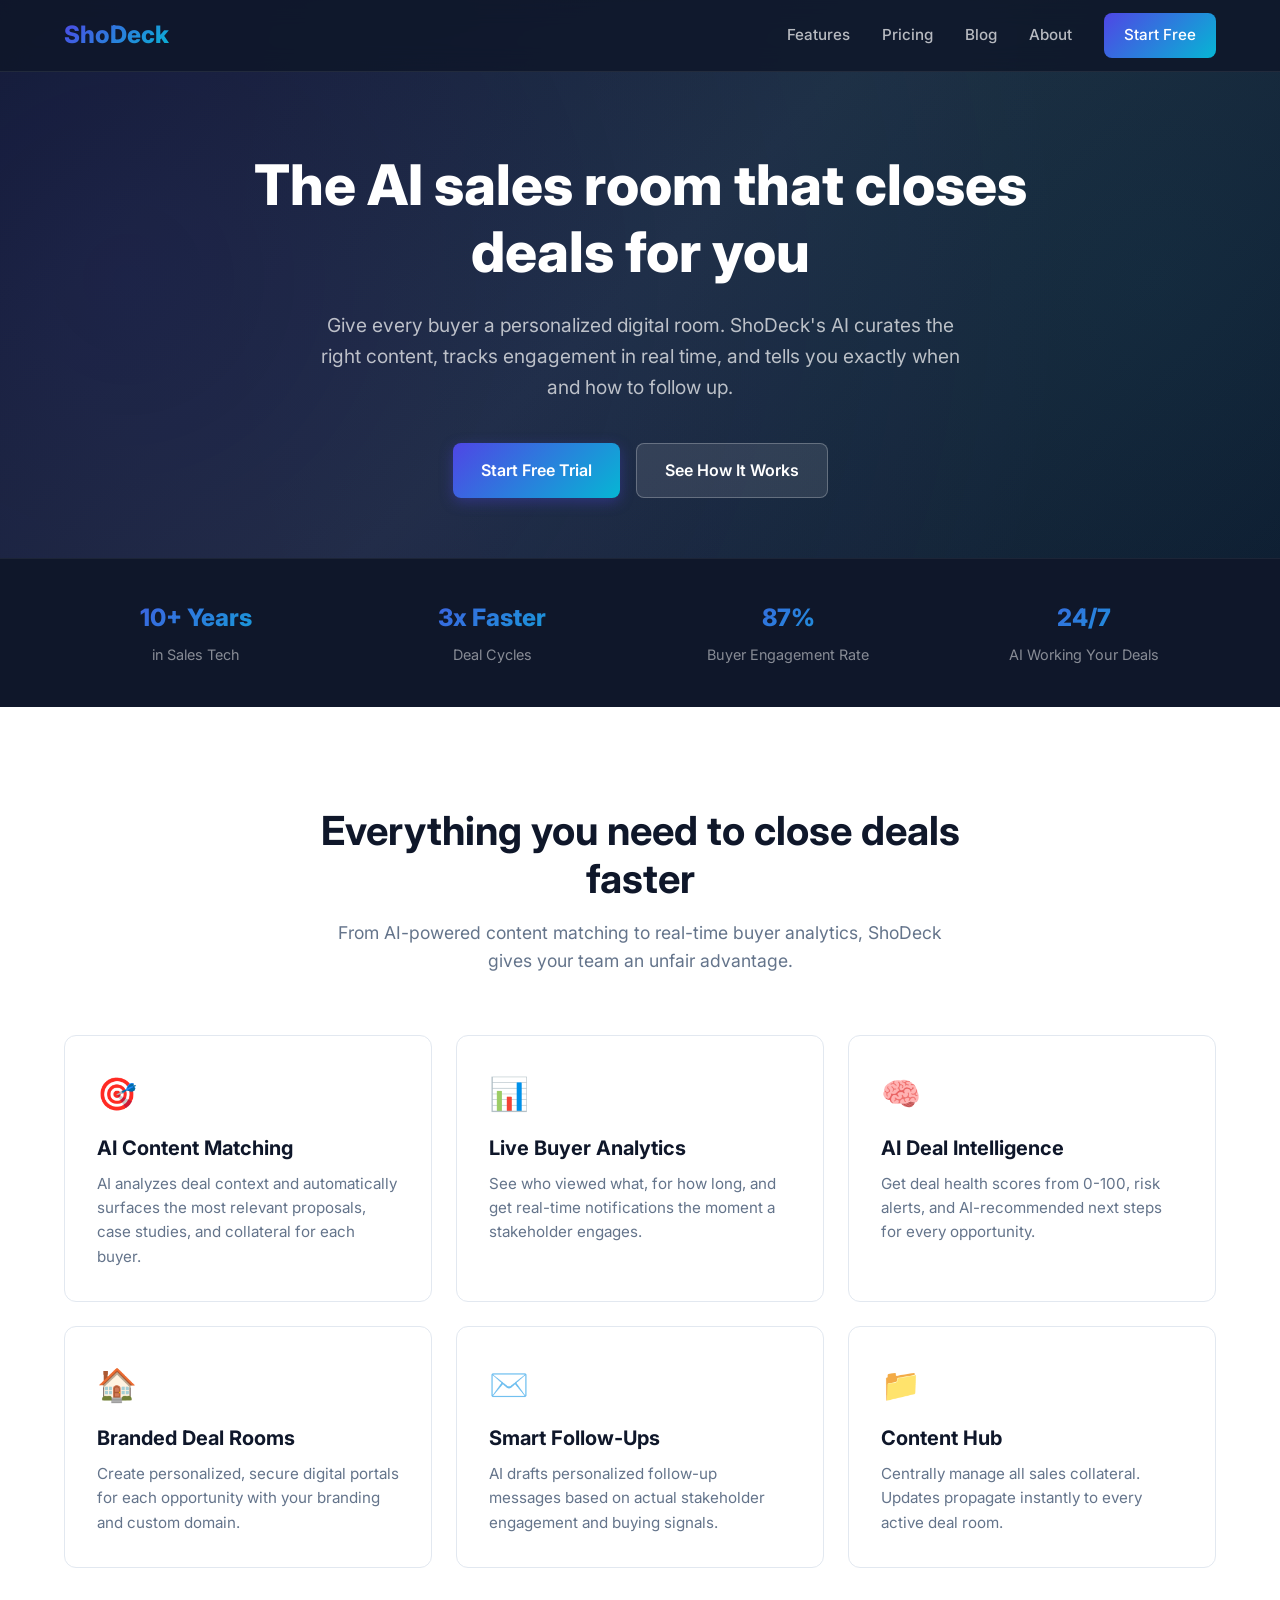
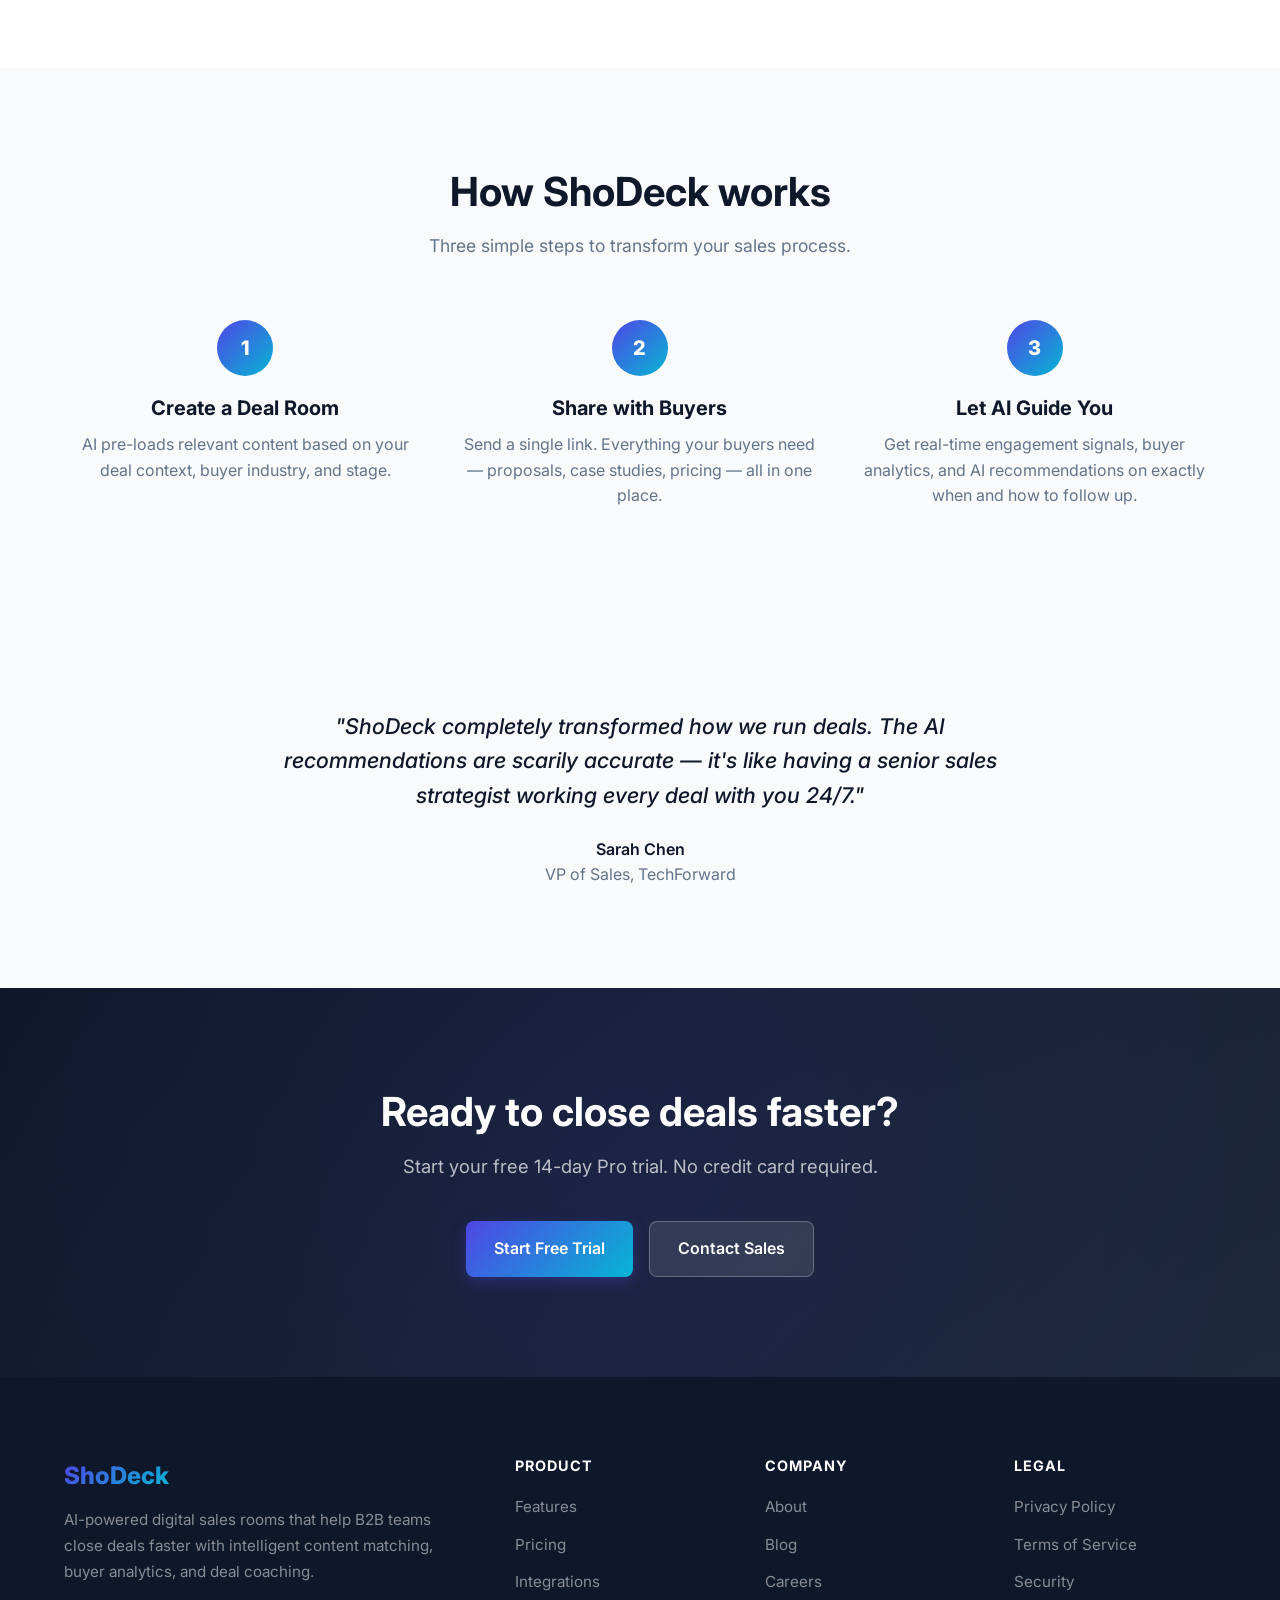
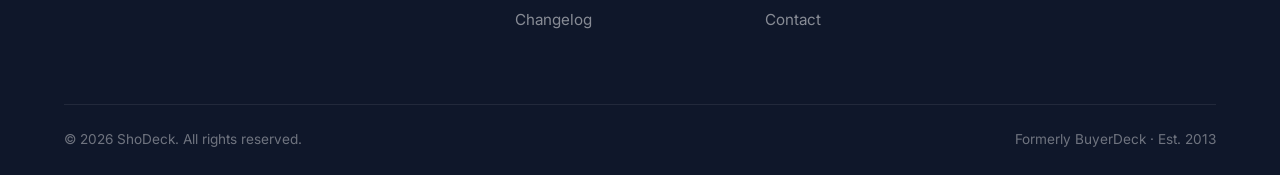
==== index.html @ b6849a94 "Initial build of ShoDeck marketing site Static HTML/CSS/JS marketing site for shodeck.com with 5 pag" ====
<!DOCTYPE html>
<html lang="en">
<head>
    <meta charset="UTF-8">
    <meta name="viewport" content="width=device-width, initial-scale=1.0">
    <title>ShoDeck — The AI Sales Room That Closes Deals For You</title>
    <meta name="description" content="Give every buyer a personalized digital room. ShoDeck's AI curates the right content, tracks engagement in real time, and tells you exactly when and how to follow up.">
    <link rel="preconnect" href="https://fonts.googleapis.com">
    <link rel="preconnect" href="https://fonts.gstatic.com" crossorigin>
    <link href="https://fonts.googleapis.com/css2?family=Inter:wght@400;500;600;700;800&display=swap" rel="stylesheet">
    <link rel="stylesheet" href="styles.css">
</head>
<body>

    <!-- Navigation -->
    <nav class="nav">
        <div class="container">
            <a href="index.html" class="nav-logo">ShoDeck</a>
            <div class="nav-links">
                <a href="features.html">Features</a>
                <a href="pricing.html">Pricing</a>
                <a href="blog.html">Blog</a>
                <a href="about.html">About</a>
                <a href="pricing.html" class="nav-cta">Start Free</a>
            </div>
            <button class="nav-hamburger" aria-label="Toggle menu">
                <span></span>
                <span></span>
                <span></span>
            </button>
        </div>
        <div class="mobile-menu">
            <a href="features.html">Features</a>
            <a href="pricing.html">Pricing</a>
            <a href="blog.html">Blog</a>
            <a href="about.html">About</a>
            <a href="pricing.html" class="btn btn-primary">Start Free</a>
        </div>
    </nav>

    <!-- Hero -->
    <section class="hero hero-home">
        <div class="container">
            <h1>The AI sales room that closes deals for you</h1>
            <p>Give every buyer a personalized digital room. ShoDeck's AI curates the right content, tracks engagement in real time, and tells you exactly when and how to follow up.</p>
            <div class="btn-group">
                <a href="pricing.html" class="btn btn-primary">Start Free Trial</a>
                <a href="#how-it-works" class="btn btn-secondary">See How It Works</a>
            </div>
        </div>
    </section>

    <!-- Stats Bar -->
    <section class="stats-bar">
        <div class="container">
            <div class="stats-grid">
                <div class="stat-item">
                    <strong>10+ Years</strong>
                    <span>in Sales Tech</span>
                </div>
                <div class="stat-item">
                    <strong>3x Faster</strong>
                    <span>Deal Cycles</span>
                </div>
                <div class="stat-item">
                    <strong>87%</strong>
                    <span>Buyer Engagement Rate</span>
                </div>
                <div class="stat-item">
                    <strong>24/7</strong>
                    <span>AI Working Your Deals</span>
                </div>
            </div>
        </div>
    </section>

    <!-- Features Overview -->
    <section class="section" id="features">
        <div class="container">
            <div class="section-header">
                <h2>Everything you need to close deals faster</h2>
                <p>From AI-powered content matching to real-time buyer analytics, ShoDeck gives your team an unfair advantage.</p>
            </div>
            <div class="features-grid">
                <div class="card animate">
                    <div class="card-icon">&#127919;</div>
                    <h3>AI Content Matching</h3>
                    <p>AI analyzes deal context and automatically surfaces the most relevant proposals, case studies, and collateral for each buyer.</p>
                </div>
                <div class="card animate">
                    <div class="card-icon">&#128202;</div>
                    <h3>Live Buyer Analytics</h3>
                    <p>See who viewed what, for how long, and get real-time notifications the moment a stakeholder engages.</p>
                </div>
                <div class="card animate">
                    <div class="card-icon">&#129504;</div>
                    <h3>AI Deal Intelligence</h3>
                    <p>Get deal health scores from 0-100, risk alerts, and AI-recommended next steps for every opportunity.</p>
                </div>
                <div class="card animate">
                    <div class="card-icon">&#127968;</div>
                    <h3>Branded Deal Rooms</h3>
                    <p>Create personalized, secure digital portals for each opportunity with your branding and custom domain.</p>
                </div>
                <div class="card animate">
                    <div class="card-icon">&#9993;&#65039;</div>
                    <h3>Smart Follow-Ups</h3>
                    <p>AI drafts personalized follow-up messages based on actual stakeholder engagement and buying signals.</p>
                </div>
                <div class="card animate">
                    <div class="card-icon">&#128193;</div>
                    <h3>Content Hub</h3>
                    <p>Centrally manage all sales collateral. Updates propagate instantly to every active deal room.</p>
                </div>
            </div>
        </div>
    </section>

    <!-- How It Works -->
    <section class="section section-light" id="how-it-works">
        <div class="container">
            <div class="section-header">
                <h2>How ShoDeck works</h2>
                <p>Three simple steps to transform your sales process.</p>
            </div>
            <div class="steps-grid">
                <div class="step animate">
                    <div class="step-number">1</div>
                    <h3>Create a Deal Room</h3>
                    <p>AI pre-loads relevant content based on your deal context, buyer industry, and stage.</p>
                </div>
                <div class="step animate">
                    <div class="step-number">2</div>
                    <h3>Share with Buyers</h3>
                    <p>Send a single link. Everything your buyers need — proposals, case studies, pricing — all in one place.</p>
                </div>
                <div class="step animate">
                    <div class="step-number">3</div>
                    <h3>Let AI Guide You</h3>
                    <p>Get real-time engagement signals, buyer analytics, and AI recommendations on exactly when and how to follow up.</p>
                </div>
            </div>
        </div>
    </section>

    <!-- Testimonial -->
    <section class="testimonial">
        <div class="container">
            <div class="testimonial-card">
                <blockquote>"ShoDeck completely transformed how we run deals. The AI recommendations are scarily accurate — it's like having a senior sales strategist working every deal with you 24/7."</blockquote>
                <cite>
                    <strong>Sarah Chen</strong>
                    VP of Sales, TechForward
                </cite>
            </div>
        </div>
    </section>

    <!-- CTA -->
    <section class="cta-section">
        <div class="container">
            <h2>Ready to close deals faster?</h2>
            <p>Start your free 14-day Pro trial. No credit card required.</p>
            <div class="btn-group">
                <a href="pricing.html" class="btn btn-primary">Start Free Trial</a>
                <a href="mailto:hello@shodeck.com" class="btn btn-secondary">Contact Sales</a>
            </div>
        </div>
    </section>

    <!-- Footer -->
    <footer class="footer">
        <div class="container">
            <div class="footer-grid">
                <div class="footer-brand">
                    <a href="index.html" class="nav-logo">ShoDeck</a>
                    <p>AI-powered digital sales rooms that help B2B teams close deals faster with intelligent content matching, buyer analytics, and deal coaching.</p>
                </div>
                <div class="footer-column">
                    <h4>Product</h4>
                    <ul>
                        <li><a href="features.html">Features</a></li>
                        <li><a href="pricing.html">Pricing</a></li>
                        <li><a href="#">Integrations</a></li>
                        <li><a href="#">Changelog</a></li>
                    </ul>
                </div>
                <div class="footer-column">
                    <h4>Company</h4>
                    <ul>
                        <li><a href="about.html">About</a></li>
                        <li><a href="blog.html">Blog</a></li>
                        <li><a href="#">Careers</a></li>
                        <li><a href="mailto:hello@shodeck.com">Contact</a></li>
                    </ul>
                </div>
                <div class="footer-column">
                    <h4>Legal</h4>
                    <ul>
                        <li><a href="#">Privacy Policy</a></li>
                        <li><a href="#">Terms of Service</a></li>
                        <li><a href="#">Security</a></li>
                    </ul>
                </div>
            </div>
            <div class="footer-bottom">
                <span>&copy; 2026 ShoDeck. All rights reserved.</span>
                <span>Formerly BuyerDeck &middot; Est. 2013</span>
            </div>
        </div>
    </footer>

    <script src="script.js"></script>
</body>
</html>
---- styles.css ----
/* ===== RESET & BASE ===== */
*, *::before, *::after { box-sizing: border-box; margin: 0; padding: 0; }

:root {
  --primary: #4F46E5;
  --accent: #06B6D4;
  --dark: #0F172A;
  --gray: #64748B;
  --light: #F8FAFC;
  --gradient: linear-gradient(135deg, #4F46E5, #06B6D4);
  --card-radius: 12px;
  --nav-height: 72px;
}

html { scroll-behavior: smooth; }

body {
  font-family: 'Inter', -apple-system, BlinkMacSystemFont, sans-serif;
  color: var(--dark);
  background: #fff;
  line-height: 1.6;
  -webkit-font-smoothing: antialiased;
}

a { color: inherit; text-decoration: none; }
img { max-width: 100%; display: block; }
ul { list-style: none; }

.container {
  max-width: 1200px;
  margin: 0 auto;
  padding: 0 24px;
}

/* ===== TYPOGRAPHY ===== */
h1, h2, h3, h4 { line-height: 1.2; font-weight: 700; }
h1 { font-size: clamp(2.25rem, 5vw, 3.5rem); font-weight: 800; }
h2 { font-size: clamp(1.75rem, 4vw, 2.5rem); }
h3 { font-size: 1.25rem; }
p { color: var(--gray); }

.gradient-text {
  background: var(--gradient);
  -webkit-background-clip: text;
  -webkit-text-fill-color: transparent;
  background-clip: text;
}

/* ===== BUTTONS ===== */
.btn {
  display: inline-flex;
  align-items: center;
  justify-content: center;
  padding: 14px 28px;
  border-radius: 8px;
  font-weight: 600;
  font-size: 1rem;
  transition: all 0.2s ease;
  border: none;
  cursor: pointer;
  font-family: inherit;
}

.btn-primary {
  background: var(--gradient);
  color: #fff;
  box-shadow: 0 4px 14px rgba(79, 70, 229, 0.35);
}
.btn-primary:hover {
  transform: translateY(-2px);
  box-shadow: 0 6px 20px rgba(79, 70, 229, 0.45);
}

.btn-secondary {
  background: rgba(255,255,255,0.1);
  color: #fff;
  border: 1px solid rgba(255,255,255,0.25);
}
.btn-secondary:hover {
  background: rgba(255,255,255,0.2);
}

.btn-outline {
  background: transparent;
  color: var(--primary);
  border: 2px solid var(--primary);
}
.btn-outline:hover {
  background: var(--primary);
  color: #fff;
}

.btn-group {
  display: flex;
  gap: 16px;
  flex-wrap: wrap;
}

/* ===== NAVIGATION ===== */
.nav {
  position: fixed;
  top: 0;
  left: 0;
  right: 0;
  height: var(--nav-height);
  background: rgba(15, 23, 42, 0.85);
  backdrop-filter: blur(12px);
  -webkit-backdrop-filter: blur(12px);
  z-index: 1000;
  border-bottom: 1px solid rgba(255,255,255,0.08);
}

.nav .container {
  display: flex;
  align-items: center;
  justify-content: space-between;
  height: 100%;
}

.nav-logo {
  font-size: 1.5rem;
  font-weight: 800;
  background: var(--gradient);
  -webkit-background-clip: text;
  -webkit-text-fill-color: transparent;
  background-clip: text;
}

.nav-links {
  display: flex;
  align-items: center;
  gap: 32px;
}

.nav-links a {
  color: rgba(255,255,255,0.7);
  font-weight: 500;
  font-size: 0.95rem;
  transition: color 0.2s;
}

.nav-links a:hover,
.nav-links a.active {
  color: #fff;
}

.nav-cta {
  background: var(--gradient);
  color: #fff !important;
  padding: 10px 20px;
  border-radius: 8px;
  font-weight: 600;
  transition: all 0.2s;
}
.nav-cta:hover {
  transform: translateY(-1px);
  box-shadow: 0 4px 12px rgba(79, 70, 229, 0.4);
}

.nav-hamburger {
  display: none;
  flex-direction: column;
  gap: 5px;
  cursor: pointer;
  background: none;
  border: none;
  padding: 4px;
}
.nav-hamburger span {
  width: 24px;
  height: 2px;
  background: #fff;
  border-radius: 2px;
  transition: all 0.3s;
}

/* ===== HERO SECTIONS ===== */
.hero {
  padding: calc(var(--nav-height) + 80px) 0 80px;
  background: linear-gradient(135deg, #0F172A 0%, #1E293B 50%, #0F172A 100%);
  color: #fff;
  text-align: center;
  position: relative;
  overflow: hidden;
}
.hero::before {
  content: '';
  position: absolute;
  top: -50%;
  left: -50%;
  width: 200%;
  height: 200%;
  background: radial-gradient(circle at 30% 50%, rgba(79, 70, 229, 0.12) 0%, transparent 50%),
              radial-gradient(circle at 70% 50%, rgba(6, 182, 212, 0.08) 0%, transparent 50%);
  pointer-events: none;
}
.hero .container { position: relative; z-index: 1; }
.hero h1 { margin-bottom: 24px; max-width: 800px; margin-left: auto; margin-right: auto; }
.hero p { font-size: 1.2rem; color: rgba(255,255,255,0.7); max-width: 640px; margin: 0 auto 40px; }
.hero .btn-group { justify-content: center; }

.hero-home { padding-bottom: 60px; }

/* ===== STATS BAR ===== */
.stats-bar {
  background: var(--dark);
  border-top: 1px solid rgba(255,255,255,0.06);
  padding: 40px 0;
}
.stats-grid {
  display: grid;
  grid-template-columns: repeat(4, 1fr);
  gap: 32px;
  text-align: center;
}
.stat-item strong {
  display: block;
  font-size: 1.5rem;
  font-weight: 800;
  background: var(--gradient);
  -webkit-background-clip: text;
  -webkit-text-fill-color: transparent;
  background-clip: text;
  margin-bottom: 4px;
}
.stat-item span {
  font-size: 0.9rem;
  color: rgba(255,255,255,0.5);
}

/* ===== SECTIONS ===== */
.section {
  padding: 100px 0;
}
.section-light {
  background: var(--light);
}
.section-header {
  text-align: center;
  max-width: 640px;
  margin: 0 auto 60px;
}
.section-header p {
  margin-top: 16px;
  font-size: 1.1rem;
}

/* ===== CARDS ===== */
.card {
  background: #fff;
  border: 1px solid #E2E8F0;
  border-radius: var(--card-radius);
  padding: 32px;
  transition: all 0.3s ease;
}
.card:hover {
  transform: translateY(-4px);
  box-shadow: 0 12px 40px rgba(0,0,0,0.08);
  border-color: transparent;
}
.card-icon {
  font-size: 2rem;
  margin-bottom: 16px;
  display: block;
}
.card h3 { margin-bottom: 12px; }
.card p { font-size: 0.95rem; }

/* ===== FEATURE GRID ===== */
.features-grid {
  display: grid;
  grid-template-columns: repeat(3, 1fr);
  gap: 24px;
}

/* ===== HOW IT WORKS ===== */
.steps-grid {
  display: grid;
  grid-template-columns: repeat(3, 1fr);
  gap: 32px;
  counter-reset: step;
}
.step {
  text-align: center;
  position: relative;
}
.step-number {
  width: 56px;
  height: 56px;
  border-radius: 50%;
  background: var(--gradient);
  color: #fff;
  font-size: 1.25rem;
  font-weight: 800;
  display: inline-flex;
  align-items: center;
  justify-content: center;
  margin-bottom: 20px;
}
.step h3 { margin-bottom: 12px; }

/* ===== TESTIMONIAL ===== */
.testimonial {
  background: var(--light);
  padding: 100px 0;
}
.testimonial-card {
  max-width: 720px;
  margin: 0 auto;
  text-align: center;
}
.testimonial-card blockquote {
  font-size: 1.35rem;
  font-weight: 500;
  color: var(--dark);
  line-height: 1.6;
  margin-bottom: 24px;
  font-style: italic;
}
.testimonial-card cite {
  font-style: normal;
  color: var(--gray);
  font-size: 1rem;
}
.testimonial-card cite strong {
  display: block;
  color: var(--dark);
  font-weight: 600;
}

/* ===== CTA SECTION ===== */
.cta-section {
  padding: 100px 0;
  background: linear-gradient(135deg, #0F172A, #1E293B);
  text-align: center;
  color: #fff;
  position: relative;
  overflow: hidden;
}
.cta-section::before {
  content: '';
  position: absolute;
  top: -50%;
  left: -50%;
  width: 200%;
  height: 200%;
  background: radial-gradient(circle at 50% 50%, rgba(79, 70, 229, 0.1) 0%, transparent 50%);
  pointer-events: none;
}
.cta-section .container { position: relative; z-index: 1; }
.cta-section h2 { margin-bottom: 16px; }
.cta-section p { color: rgba(255,255,255,0.7); margin-bottom: 40px; font-size: 1.15rem; max-width: 540px; margin-left: auto; margin-right: auto; }
.cta-section .btn-group { justify-content: center; }

/* ===== PRICING ===== */
.pricing-grid {
  display: grid;
  grid-template-columns: repeat(3, 1fr);
  gap: 24px;
  align-items: start;
}
.pricing-card {
  background: #fff;
  border: 1px solid #E2E8F0;
  border-radius: var(--card-radius);
  padding: 40px 32px;
  text-align: center;
  transition: all 0.3s ease;
}
.pricing-card:hover {
  transform: translateY(-4px);
  box-shadow: 0 12px 40px rgba(0,0,0,0.08);
}
.pricing-card.featured {
  border: 2px solid var(--primary);
  position: relative;
  transform: scale(1.04);
  box-shadow: 0 12px 40px rgba(79, 70, 229, 0.15);
}
.pricing-card.featured:hover {
  transform: scale(1.04) translateY(-4px);
}
.pricing-badge {
  position: absolute;
  top: -14px;
  left: 50%;
  transform: translateX(-50%);
  background: var(--gradient);
  color: #fff;
  font-size: 0.8rem;
  font-weight: 700;
  padding: 4px 20px;
  border-radius: 20px;
  text-transform: uppercase;
  letter-spacing: 0.5px;
}
.pricing-card h3 { font-size: 1.35rem; margin-bottom: 8px; }
.pricing-price {
  font-size: 3rem;
  font-weight: 800;
  color: var(--dark);
  margin: 16px 0 4px;
}
.pricing-price span {
  font-size: 1rem;
  font-weight: 500;
  color: var(--gray);
}
.pricing-desc {
  font-size: 0.9rem;
  color: var(--gray);
  margin-bottom: 24px;
}
.pricing-features {
  text-align: left;
  margin-bottom: 32px;
}
.pricing-features li {
  padding: 8px 0;
  font-size: 0.95rem;
  color: var(--dark);
  display: flex;
  align-items: start;
  gap: 10px;
}
.pricing-features li::before {
  content: '\2713';
  color: var(--primary);
  font-weight: 700;
  flex-shrink: 0;
}
.pricing-card .btn { width: 100%; }

/* ===== FAQ ===== */
.faq-list {
  max-width: 720px;
  margin: 0 auto;
}
.faq-item {
  border-bottom: 1px solid #E2E8F0;
}
.faq-question {
  width: 100%;
  background: none;
  border: none;
  padding: 24px 0;
  text-align: left;
  font-size: 1.1rem;
  font-weight: 600;
  color: var(--dark);
  cursor: pointer;
  display: flex;
  justify-content: space-between;
  align-items: center;
  font-family: inherit;
}
.faq-question::after {
  content: '+';
  font-size: 1.5rem;
  font-weight: 400;
  color: var(--gray);
  transition: transform 0.3s;
}
.faq-item.open .faq-question::after {
  content: '\2212';
}
.faq-answer {
  max-height: 0;
  overflow: hidden;
  transition: max-height 0.3s ease, padding 0.3s ease;
}
.faq-item.open .faq-answer {
  max-height: 300px;
  padding-bottom: 24px;
}
.faq-answer p {
  font-size: 1rem;
  line-height: 1.7;
}

/* ===== TIMELINE ===== */
.timeline {
  position: relative;
  max-width: 800px;
  margin: 0 auto;
  padding: 0 0 0 40px;
}
.timeline::before {
  content: '';
  position: absolute;
  left: 12px;
  top: 0;
  bottom: 0;
  width: 2px;
  background: var(--gradient);
}
.timeline-item {
  position: relative;
  margin-bottom: 48px;
}
.timeline-item::before {
  content: '';
  position: absolute;
  left: -34px;
  top: 6px;
  width: 16px;
  height: 16px;
  border-radius: 50%;
  background: var(--gradient);
  border: 3px solid #fff;
  box-shadow: 0 0 0 3px var(--primary);
}
.timeline-year {
  font-size: 0.85rem;
  font-weight: 700;
  color: var(--primary);
  text-transform: uppercase;
  letter-spacing: 1px;
  margin-bottom: 8px;
}
.timeline-item h3 { margin-bottom: 8px; }

/* ===== VALUES ===== */
.values-grid {
  display: grid;
  grid-template-columns: repeat(3, 1fr);
  gap: 24px;
}

/* ===== BLOG ===== */
.blog-grid {
  display: grid;
  grid-template-columns: repeat(3, 1fr);
  gap: 24px;
}
.blog-card {
  background: #fff;
  border: 1px solid #E2E8F0;
  border-radius: var(--card-radius);
  overflow: hidden;
  transition: all 0.3s ease;
}
.blog-card:hover {
  transform: translateY(-4px);
  box-shadow: 0 12px 40px rgba(0,0,0,0.08);
  border-color: transparent;
}
.blog-card-image {
  height: 180px;
  background: var(--gradient);
  position: relative;
  display: flex;
  align-items: center;
  justify-content: center;
}
.blog-card-image span {
  font-size: 3rem;
}
.blog-card-body {
  padding: 24px;
}
.blog-tag {
  display: inline-block;
  font-size: 0.75rem;
  font-weight: 600;
  color: var(--primary);
  background: rgba(79, 70, 229, 0.08);
  padding: 4px 12px;
  border-radius: 20px;
  margin-bottom: 12px;
  text-transform: uppercase;
  letter-spacing: 0.5px;
}
.blog-card h3 {
  font-size: 1.1rem;
  margin-bottom: 8px;
  line-height: 1.4;
}
.blog-card p {
  font-size: 0.9rem;
  line-height: 1.6;
}
.blog-meta {
  margin-top: 16px;
  font-size: 0.8rem;
  color: var(--gray);
}

/* Newsletter */
.newsletter {
  background: var(--light);
  padding: 80px 0;
  text-align: center;
}
.newsletter h2 { margin-bottom: 12px; }
.newsletter p { margin-bottom: 32px; }
.newsletter-form {
  display: flex;
  gap: 12px;
  max-width: 480px;
  margin: 0 auto;
}
.newsletter-form input {
  flex: 1;
  padding: 14px 20px;
  border: 1px solid #E2E8F0;
  border-radius: 8px;
  font-size: 1rem;
  font-family: inherit;
  outline: none;
  transition: border-color 0.2s;
}
.newsletter-form input:focus {
  border-color: var(--primary);
}

/* ===== ABOUT NARRATIVE ===== */
.narrative {
  max-width: 720px;
  margin: 0 auto;
}
.narrative p {
  font-size: 1.1rem;
  line-height: 1.8;
  margin-bottom: 20px;
  color: #475569;
}

/* ===== FEATURE DETAIL SECTIONS ===== */
.feature-section {
  padding: 80px 0;
}
.feature-section:nth-child(even) {
  background: var(--light);
}
.feature-section-header {
  text-align: center;
  margin-bottom: 48px;
}
.feature-section-header h2 { margin-bottom: 12px; }
.feature-detail-grid {
  display: grid;
  grid-template-columns: repeat(3, 1fr);
  gap: 24px;
}

/* ===== FOOTER ===== */
.footer {
  background: var(--dark);
  color: rgba(255,255,255,0.7);
  padding: 80px 0 0;
}
.footer-grid {
  display: grid;
  grid-template-columns: 2fr 1fr 1fr 1fr;
  gap: 48px;
  margin-bottom: 60px;
}
.footer-brand p {
  color: rgba(255,255,255,0.5);
  font-size: 0.95rem;
  margin-top: 12px;
  line-height: 1.7;
}
.footer h4 {
  color: #fff;
  font-size: 0.9rem;
  text-transform: uppercase;
  letter-spacing: 1px;
  margin-bottom: 20px;
}
.footer ul li {
  margin-bottom: 12px;
}
.footer ul a {
  color: rgba(255,255,255,0.5);
  transition: color 0.2s;
  font-size: 0.95rem;
}
.footer ul a:hover {
  color: #fff;
}
.footer-bottom {
  border-top: 1px solid rgba(255,255,255,0.08);
  padding: 24px 0;
  display: flex;
  justify-content: space-between;
  align-items: center;
  font-size: 0.85rem;
  color: rgba(255,255,255,0.4);
}

/* ===== ANIMATIONS ===== */
.animate {
  opacity: 0;
  transform: translateY(30px);
  transition: opacity 0.6s ease, transform 0.6s ease;
}
.animate.visible {
  opacity: 1;
  transform: translateY(0);
}

/* ===== MOBILE ===== */
.mobile-menu {
  display: none;
  position: fixed;
  top: var(--nav-height);
  left: 0;
  right: 0;
  background: rgba(15, 23, 42, 0.98);
  backdrop-filter: blur(12px);
  padding: 24px;
  flex-direction: column;
  gap: 20px;
  border-bottom: 1px solid rgba(255,255,255,0.08);
  z-index: 999;
}
.mobile-menu.open { display: flex; }
.mobile-menu a {
  color: rgba(255,255,255,0.7);
  font-weight: 500;
  font-size: 1.1rem;
  padding: 8px 0;
}
.mobile-menu a:hover { color: #fff; }
.mobile-menu .nav-cta {
  text-align: center;
  margin-top: 8px;
}

@media (max-width: 768px) {
  .nav-links { display: none; }
  .nav-hamburger { display: flex; }

  .stats-grid { grid-template-columns: repeat(2, 1fr); gap: 24px; }
  .features-grid,
  .steps-grid,
  .pricing-grid,
  .values-grid,
  .blog-grid,
  .feature-detail-grid { grid-template-columns: 1fr; }

  .pricing-card.featured { transform: none; }
  .pricing-card.featured:hover { transform: translateY(-4px); }

  .footer-grid { grid-template-columns: 1fr 1fr; gap: 32px; }
  .footer-brand { grid-column: 1 / -1; }
  .footer-bottom { flex-direction: column; gap: 8px; text-align: center; }

  .hero { padding: calc(var(--nav-height) + 48px) 0 48px; }
  .section { padding: 60px 0; }
  .cta-section { padding: 60px 0; }

  .newsletter-form { flex-direction: column; }

  .btn-group { flex-direction: column; align-items: center; }
  .btn-group .btn { width: 100%; max-width: 300px; }

  h1 { font-size: 2rem; }
}

@media (min-width: 769px) and (max-width: 1024px) {
  .features-grid,
  .blog-grid,
  .feature-detail-grid { grid-template-columns: repeat(2, 1fr); }
  .footer-grid { grid-template-columns: 2fr 1fr 1fr; }
}
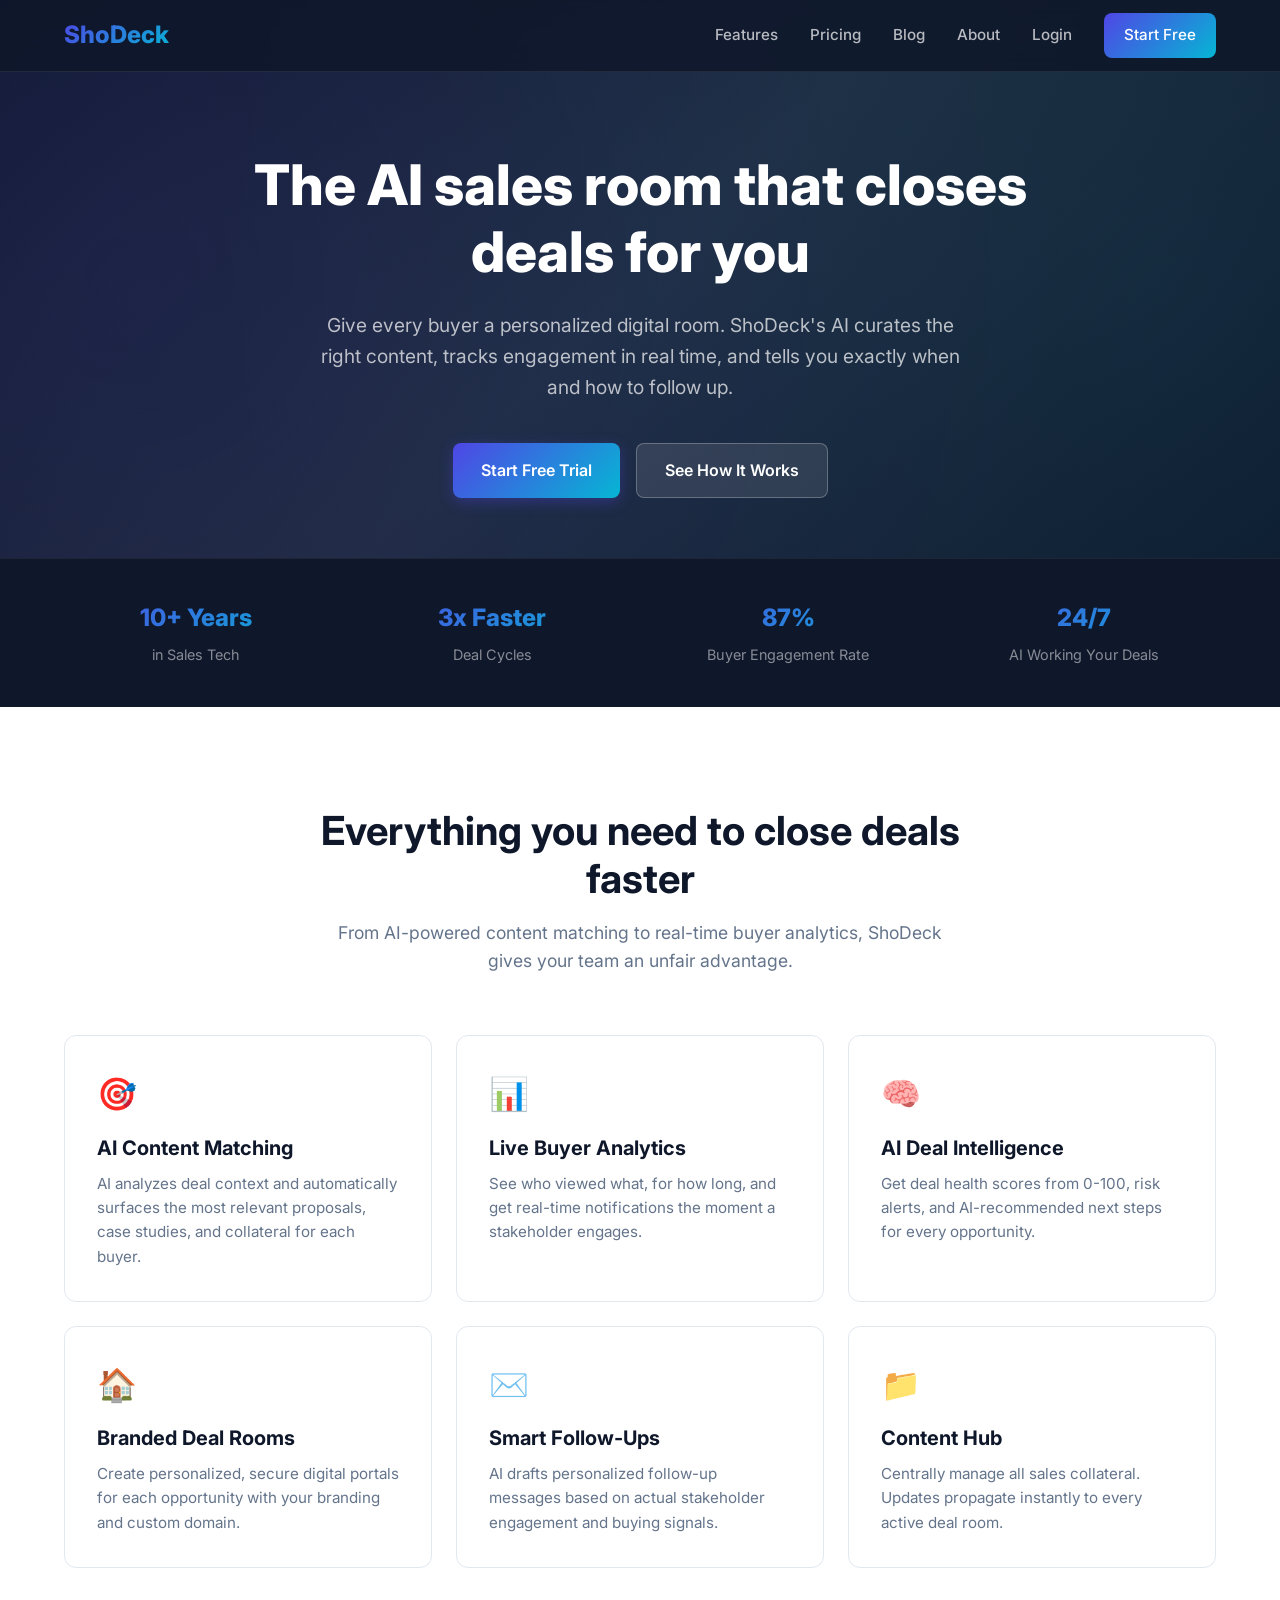
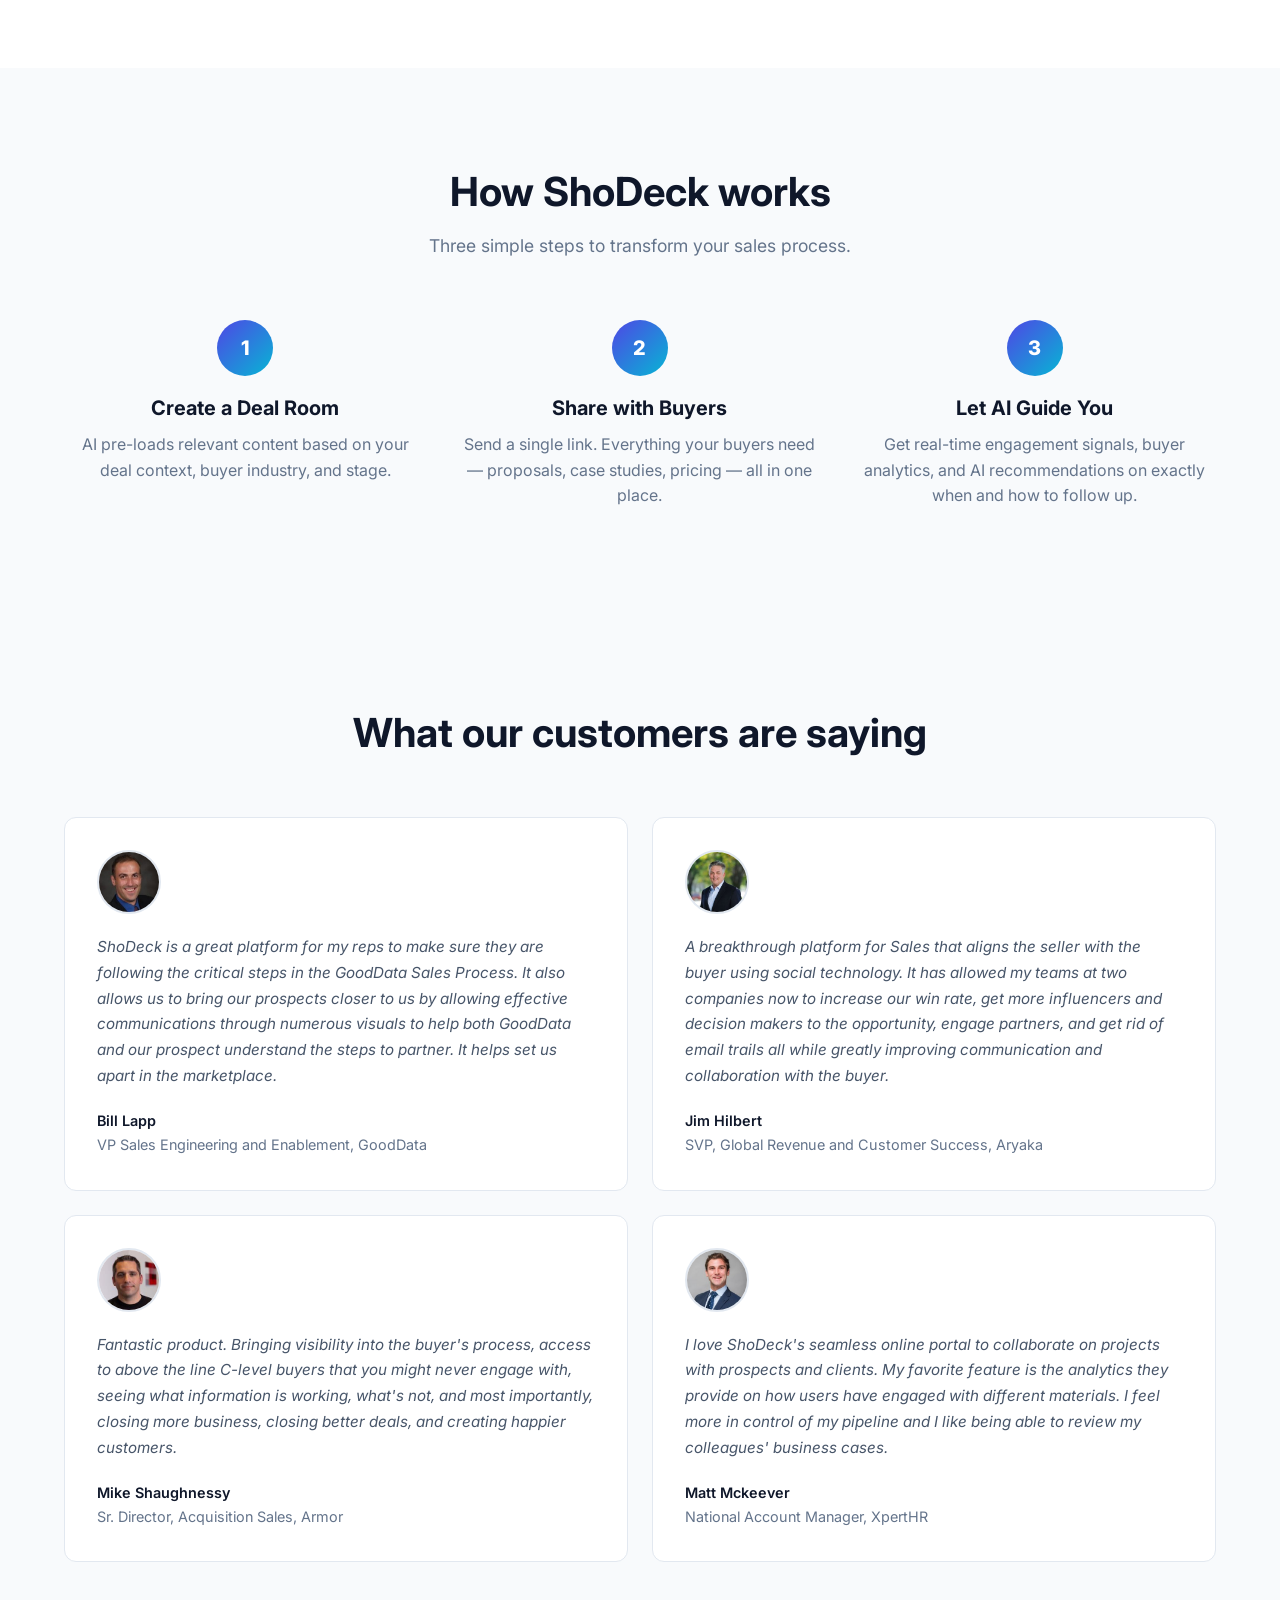
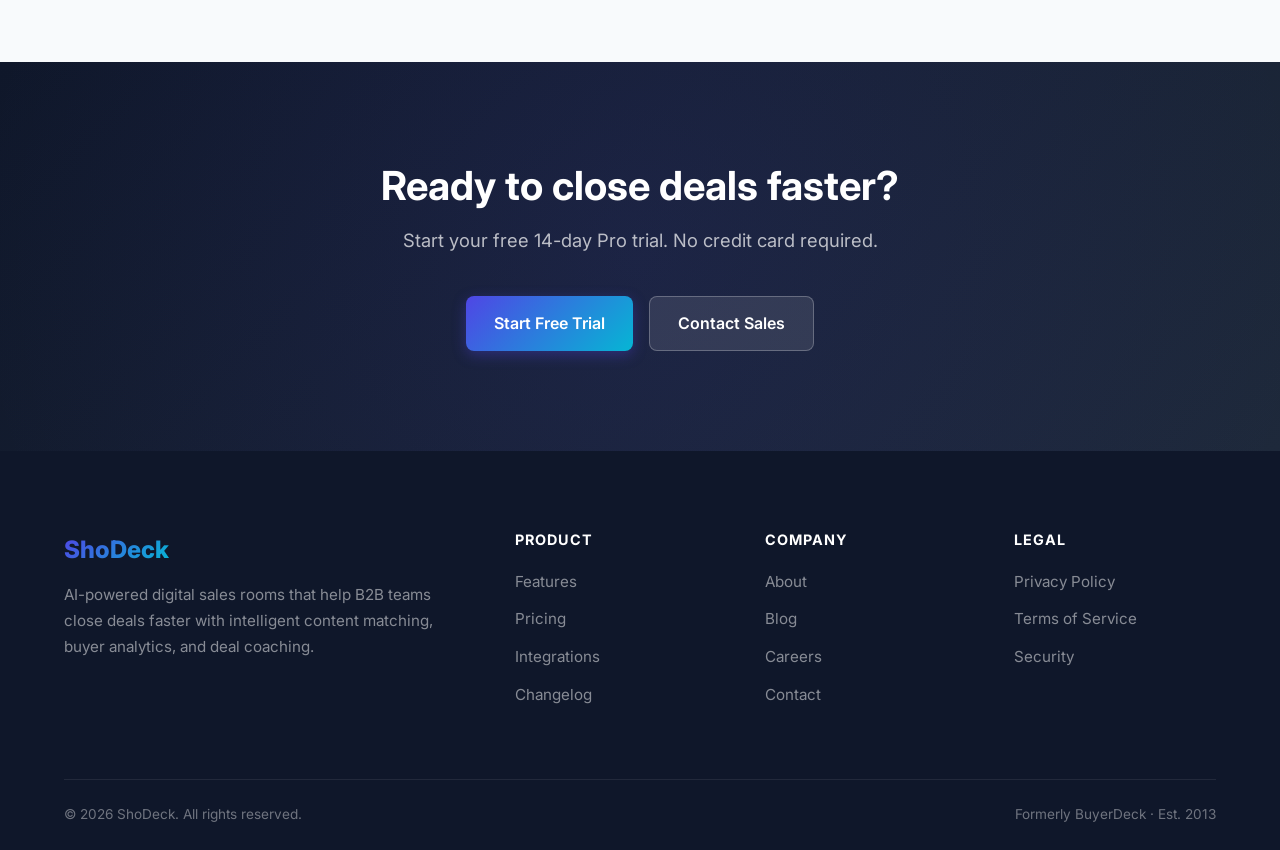
==== commit bda69dde: "Add blog posts, testimonials, SEO files, and app login/signup links - Migrate 7 blog posts with full" ====
--- a/index.html
+++ b/index.html
@@ -21,7 +21,8 @@
                 <a href="pricing.html">Pricing</a>
                 <a href="blog.html">Blog</a>
                 <a href="about.html">About</a>
-                <a href="pricing.html" class="nav-cta">Start Free</a>
+                <a href="https://app.shodeck.com/">Login</a>
+                <a href="https://app.shodeck.com/signup" class="nav-cta">Start Free</a>
             </div>
             <button class="nav-hamburger" aria-label="Toggle menu">
                 <span></span>
@@ -34,7 +35,8 @@
             <a href="pricing.html">Pricing</a>
             <a href="blog.html">Blog</a>
             <a href="about.html">About</a>
-            <a href="pricing.html" class="btn btn-primary">Start Free</a>
+            <a href="https://app.shodeck.com/">Login</a>
+            <a href="https://app.shodeck.com/signup" class="btn btn-primary">Start Free</a>
         </div>
     </nav>
 
@@ -44,7 +46,7 @@
             <h1>The AI sales room that closes deals for you</h1>
             <p>Give every buyer a personalized digital room. ShoDeck's AI curates the right content, tracks engagement in real time, and tells you exactly when and how to follow up.</p>
             <div class="btn-group">
-                <a href="pricing.html" class="btn btn-primary">Start Free Trial</a>
+                <a href="https://app.shodeck.com/signup" class="btn btn-primary">Start Free Trial</a>
                 <a href="#how-it-works" class="btn btn-secondary">See How It Works</a>
             </div>
         </div>
@@ -143,15 +145,53 @@
         </div>
     </section>
 
-    <!-- Testimonial -->
+    <!-- Testimonials -->
     <section class="testimonial">
         <div class="container">
-            <div class="testimonial-card">
-                <blockquote>"ShoDeck completely transformed how we run deals. The AI recommendations are scarily accurate — it's like having a senior sales strategist working every deal with you 24/7."</blockquote>
-                <cite>
-                    <strong>Sarah Chen</strong>
-                    VP of Sales, TechForward
-                </cite>
+            <div class="section-header">
+                <h2>What our customers are saying</h2>
+            </div>
+            <div class="testimonials-grid">
+                <div class="testimonial-card animate">
+                    <div class="testimonial-avatar">
+                        <img src="images/testimonials/bill-lapp.jpg" alt="Bill Lapp" loading="lazy">
+                    </div>
+                    <blockquote>ShoDeck is a great platform for my reps to make sure they are following the critical steps in the GoodData Sales Process. It also allows us to bring our prospects closer to us by allowing effective communications through numerous visuals to help both GoodData and our prospect understand the steps to partner. It helps set us apart in the marketplace.</blockquote>
+                    <cite>
+                        <strong>Bill Lapp</strong>
+                        VP Sales Engineering and Enablement, GoodData
+                    </cite>
+                </div>
+                <div class="testimonial-card animate">
+                    <div class="testimonial-avatar">
+                        <img src="images/testimonials/jim-hilbert.jpg" alt="Jim Hilbert" loading="lazy">
+                    </div>
+                    <blockquote>A breakthrough platform for Sales that aligns the seller with the buyer using social technology. It has allowed my teams at two companies now to increase our win rate, get more influencers and decision makers to the opportunity, engage partners, and get rid of email trails all while greatly improving communication and collaboration with the buyer.</blockquote>
+                    <cite>
+                        <strong>Jim Hilbert</strong>
+                        SVP, Global Revenue and Customer Success, Aryaka
+                    </cite>
+                </div>
+                <div class="testimonial-card animate">
+                    <div class="testimonial-avatar">
+                        <img src="images/testimonials/mike-shaughnessy.jpg" alt="Mike Shaughnessy" loading="lazy">
+                    </div>
+                    <blockquote>Fantastic product. Bringing visibility into the buyer's process, access to above the line C-level buyers that you might never engage with, seeing what information is working, what's not, and most importantly, closing more business, closing better deals, and creating happier customers.</blockquote>
+                    <cite>
+                        <strong>Mike Shaughnessy</strong>
+                        Sr. Director, Acquisition Sales, Armor
+                    </cite>
+                </div>
+                <div class="testimonial-card animate">
+                    <div class="testimonial-avatar">
+                        <img src="images/testimonials/matt-mckeever.jpg" alt="Matt Mckeever" loading="lazy">
+                    </div>
+                    <blockquote>I love ShoDeck's seamless online portal to collaborate on projects with prospects and clients. My favorite feature is the analytics they provide on how users have engaged with different materials. I feel more in control of my pipeline and I like being able to review my colleagues' business cases.</blockquote>
+                    <cite>
+                        <strong>Matt Mckeever</strong>
+                        National Account Manager, XpertHR
+                    </cite>
+                </div>
             </div>
         </div>
     </section>
@@ -162,7 +202,7 @@
             <h2>Ready to close deals faster?</h2>
             <p>Start your free 14-day Pro trial. No credit card required.</p>
             <div class="btn-group">
-                <a href="pricing.html" class="btn btn-primary">Start Free Trial</a>
+                <a href="https://app.shodeck.com/signup" class="btn btn-primary">Start Free Trial</a>
                 <a href="mailto:hello@shodeck.com" class="btn btn-secondary">Contact Sales</a>
             </div>
         </div>
--- a/styles.css
+++ b/styles.css
@@ -304,23 +304,44 @@
   background: var(--light);
   padding: 100px 0;
 }
+.testimonials-grid {
+  display: grid;
+  grid-template-columns: repeat(2, 1fr);
+  gap: 24px;
+}
 .testimonial-card {
-  max-width: 720px;
-  margin: 0 auto;
-  text-align: center;
+  background: #fff;
+  border: 1px solid #E2E8F0;
+  border-radius: var(--card-radius);
+  padding: 32px;
+  transition: all 0.3s ease;
+}
+.testimonial-card:hover {
+  transform: translateY(-4px);
+  box-shadow: 0 12px 40px rgba(0,0,0,0.08);
+  border-color: transparent;
+}
+.testimonial-avatar {
+  margin-bottom: 20px;
+}
+.testimonial-avatar img {
+  width: 64px;
+  height: 64px;
+  border-radius: 50%;
+  object-fit: cover;
+  border: 2px solid #E2E8F0;
 }
 .testimonial-card blockquote {
-  font-size: 1.35rem;
-  font-weight: 500;
-  color: var(--dark);
-  line-height: 1.6;
-  margin-bottom: 24px;
+  font-size: 0.95rem;
+  color: #475569;
+  line-height: 1.7;
+  margin-bottom: 20px;
   font-style: italic;
 }
 .testimonial-card cite {
   font-style: normal;
   color: var(--gray);
-  font-size: 1rem;
+  font-size: 0.9rem;
 }
 .testimonial-card cite strong {
   display: block;
@@ -612,6 +633,115 @@
 }
 .newsletter-form input:focus {
   border-color: var(--primary);
+}
+
+/* ===== BLOG POST ===== */
+.blog-post {
+  max-width: 780px;
+  margin: 0 auto;
+  padding: 0 24px;
+}
+.blog-post-header {
+  margin-bottom: 40px;
+}
+.blog-post-header .blog-tag { margin-bottom: 16px; }
+.blog-post-header h1 {
+  font-size: clamp(1.75rem, 4vw, 2.5rem);
+  margin-bottom: 16px;
+  color: var(--dark);
+}
+.blog-post-meta {
+  display: flex;
+  align-items: center;
+  gap: 16px;
+  color: var(--gray);
+  font-size: 0.95rem;
+}
+.blog-post-meta img {
+  width: 40px;
+  height: 40px;
+  border-radius: 50%;
+  object-fit: cover;
+}
+.blog-post-hero-img {
+  width: 100%;
+  border-radius: var(--card-radius);
+  margin-bottom: 40px;
+  aspect-ratio: 16/9;
+  object-fit: cover;
+}
+.blog-post-content h2 {
+  font-size: 1.5rem;
+  margin: 40px 0 16px;
+  color: var(--dark);
+}
+.blog-post-content h3 {
+  font-size: 1.2rem;
+  margin: 32px 0 12px;
+  color: var(--dark);
+}
+.blog-post-content p {
+  font-size: 1.05rem;
+  line-height: 1.8;
+  margin-bottom: 20px;
+  color: #475569;
+}
+.blog-post-content ul,
+.blog-post-content ol {
+  margin: 0 0 20px 24px;
+  color: #475569;
+}
+.blog-post-content li {
+  font-size: 1.05rem;
+  line-height: 1.8;
+  margin-bottom: 8px;
+  list-style: disc;
+}
+.blog-post-content ol li { list-style: decimal; }
+.blog-post-content blockquote {
+  border-left: 4px solid var(--primary);
+  padding: 16px 24px;
+  margin: 24px 0;
+  background: var(--light);
+  border-radius: 0 8px 8px 0;
+}
+.blog-post-content blockquote p {
+  font-style: italic;
+  color: var(--dark);
+  margin-bottom: 8px;
+}
+.blog-post-content blockquote cite {
+  font-style: normal;
+  font-size: 0.9rem;
+  color: var(--gray);
+}
+.blog-post-content table {
+  width: 100%;
+  border-collapse: collapse;
+  margin: 24px 0;
+  font-size: 0.95rem;
+}
+.blog-post-content th,
+.blog-post-content td {
+  padding: 12px 16px;
+  border: 1px solid #E2E8F0;
+  text-align: left;
+  color: #475569;
+}
+.blog-post-content th {
+  background: var(--light);
+  font-weight: 600;
+  color: var(--dark);
+}
+.blog-post-content strong { color: var(--dark); }
+.blog-post-content img {
+  border-radius: var(--card-radius);
+  margin: 24px 0;
+}
+.blog-card-image img {
+  width: 100%;
+  height: 100%;
+  object-fit: cover;
 }
 
 /* ===== ABOUT NARRATIVE ===== */
@@ -740,6 +870,7 @@
   .values-grid,
   .blog-grid,
   .feature-detail-grid { grid-template-columns: 1fr; }
+  .testimonials-grid { grid-template-columns: 1fr; }
 
   .pricing-card.featured { transform: none; }
   .pricing-card.featured:hover { transform: translateY(-4px); }
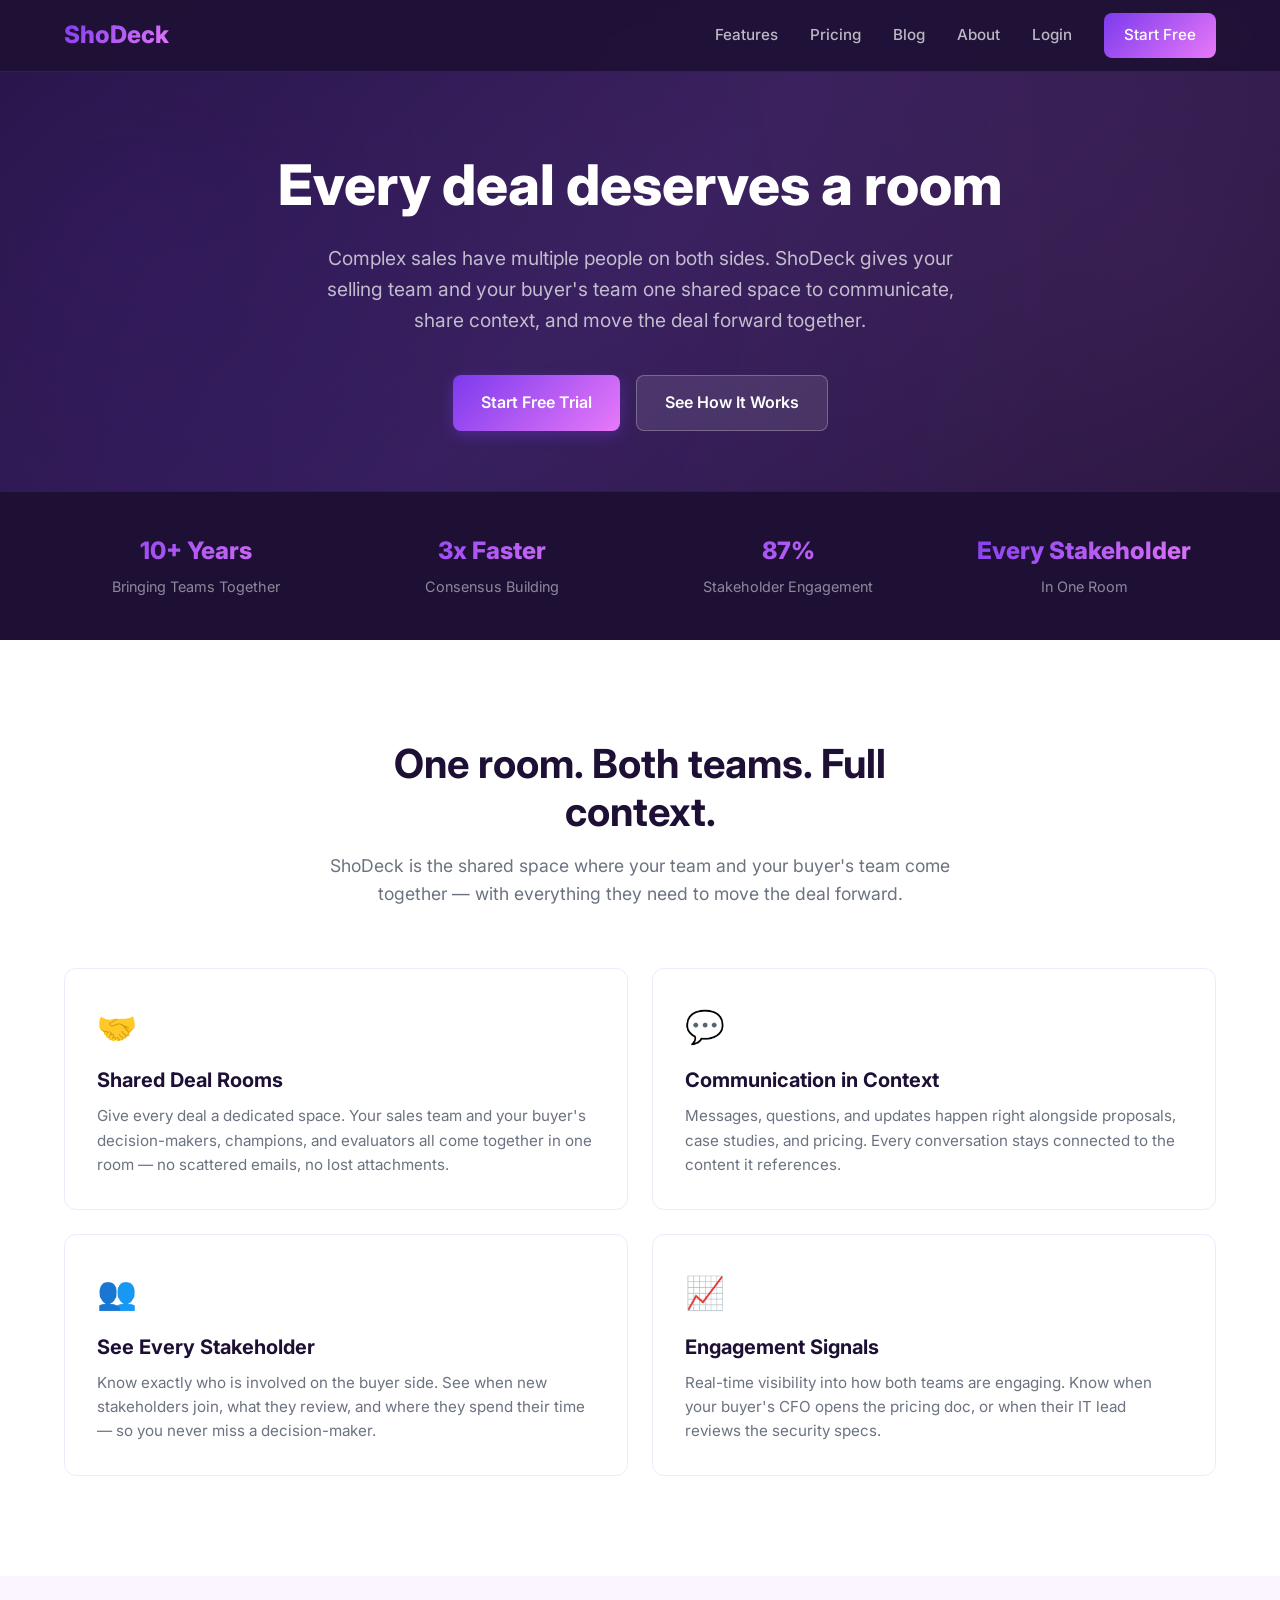
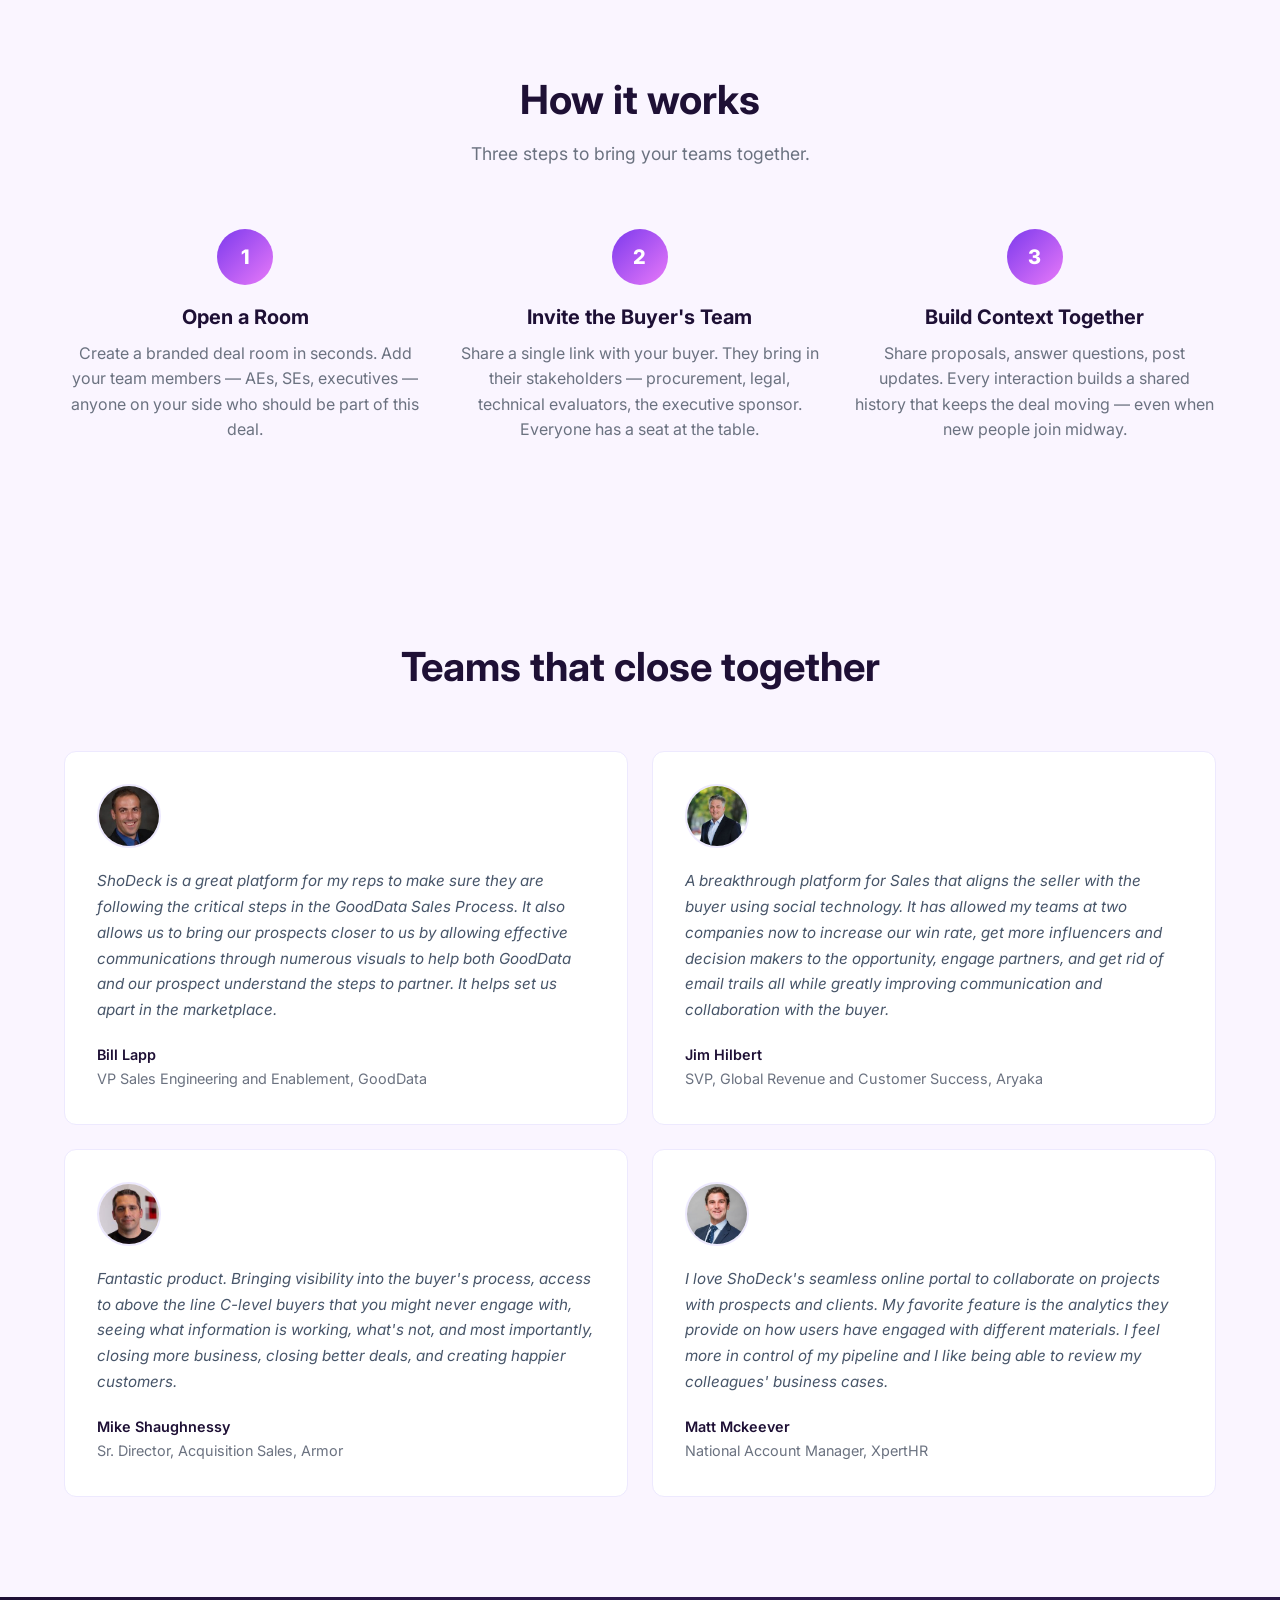
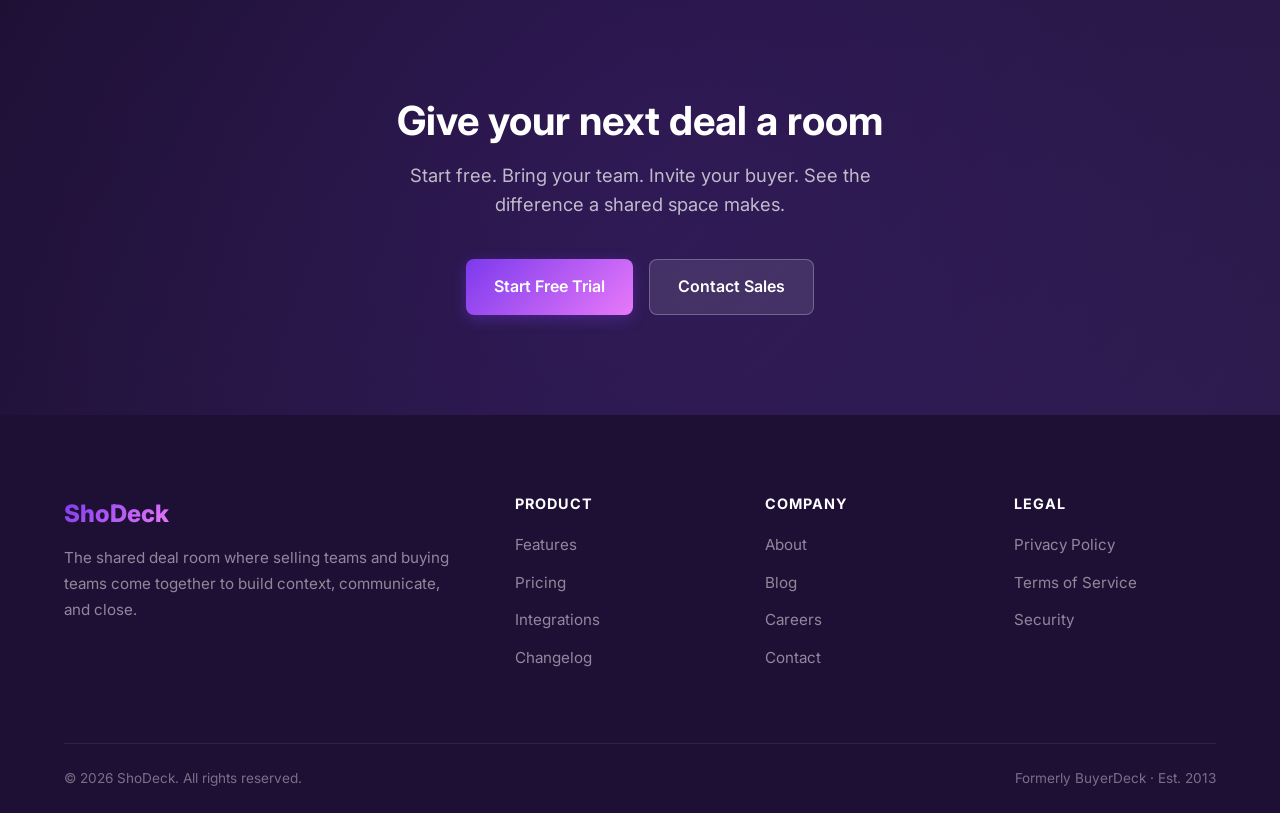
==== commit 99484067: "Rebrand to purple palette and rewrite copy around deal room collaboration - Update color scheme from" ====
--- a/index.html
+++ b/index.html
@@ -3,8 +3,8 @@
 <head>
     <meta charset="UTF-8">
     <meta name="viewport" content="width=device-width, initial-scale=1.0">
-    <title>ShoDeck — The AI Sales Room That Closes Deals For You</title>
-    <meta name="description" content="Give every buyer a personalized digital room. ShoDeck's AI curates the right content, tracks engagement in real time, and tells you exactly when and how to follow up.">
+    <title>ShoDeck — Every Deal Deserves a Room</title>
+    <meta name="description" content="ShoDeck gives every deal a shared room where your selling team and your buyer's team build context, communicate, and close together.">
     <link rel="preconnect" href="https://fonts.googleapis.com">
     <link rel="preconnect" href="https://fonts.gstatic.com" crossorigin>
     <link href="https://fonts.googleapis.com/css2?family=Inter:wght@400;500;600;700;800&display=swap" rel="stylesheet">
@@ -43,8 +43,8 @@
     <!-- Hero -->
     <section class="hero hero-home">
         <div class="container">
-            <h1>The AI sales room that closes deals for you</h1>
-            <p>Give every buyer a personalized digital room. ShoDeck's AI curates the right content, tracks engagement in real time, and tells you exactly when and how to follow up.</p>
+            <h1>Every deal deserves a room</h1>
+            <p>Complex sales have multiple people on both sides. ShoDeck gives your selling team and your buyer's team one shared space to communicate, share context, and move the deal forward together.</p>
             <div class="btn-group">
                 <a href="https://app.shodeck.com/signup" class="btn btn-primary">Start Free Trial</a>
                 <a href="#how-it-works" class="btn btn-secondary">See How It Works</a>
@@ -58,19 +58,19 @@
             <div class="stats-grid">
                 <div class="stat-item">
                     <strong>10+ Years</strong>
-                    <span>in Sales Tech</span>
+                    <span>Bringing Teams Together</span>
                 </div>
                 <div class="stat-item">
                     <strong>3x Faster</strong>
-                    <span>Deal Cycles</span>
+                    <span>Consensus Building</span>
                 </div>
                 <div class="stat-item">
                     <strong>87%</strong>
-                    <span>Buyer Engagement Rate</span>
-                </div>
-                <div class="stat-item">
-                    <strong>24/7</strong>
-                    <span>AI Working Your Deals</span>
+                    <span>Stakeholder Engagement</span>
+                </div>
+                <div class="stat-item">
+                    <strong>Every Stakeholder</strong>
+                    <span>In One Room</span>
                 </div>
             </div>
         </div>
@@ -80,39 +80,29 @@
     <section class="section" id="features">
         <div class="container">
             <div class="section-header">
-                <h2>Everything you need to close deals faster</h2>
-                <p>From AI-powered content matching to real-time buyer analytics, ShoDeck gives your team an unfair advantage.</p>
-            </div>
-            <div class="features-grid">
-                <div class="card animate">
-                    <div class="card-icon">&#127919;</div>
-                    <h3>AI Content Matching</h3>
-                    <p>AI analyzes deal context and automatically surfaces the most relevant proposals, case studies, and collateral for each buyer.</p>
-                </div>
-                <div class="card animate">
-                    <div class="card-icon">&#128202;</div>
-                    <h3>Live Buyer Analytics</h3>
-                    <p>See who viewed what, for how long, and get real-time notifications the moment a stakeholder engages.</p>
-                </div>
-                <div class="card animate">
-                    <div class="card-icon">&#129504;</div>
-                    <h3>AI Deal Intelligence</h3>
-                    <p>Get deal health scores from 0-100, risk alerts, and AI-recommended next steps for every opportunity.</p>
-                </div>
-                <div class="card animate">
-                    <div class="card-icon">&#127968;</div>
-                    <h3>Branded Deal Rooms</h3>
-                    <p>Create personalized, secure digital portals for each opportunity with your branding and custom domain.</p>
-                </div>
-                <div class="card animate">
-                    <div class="card-icon">&#9993;&#65039;</div>
-                    <h3>Smart Follow-Ups</h3>
-                    <p>AI drafts personalized follow-up messages based on actual stakeholder engagement and buying signals.</p>
-                </div>
-                <div class="card animate">
-                    <div class="card-icon">&#128193;</div>
-                    <h3>Content Hub</h3>
-                    <p>Centrally manage all sales collateral. Updates propagate instantly to every active deal room.</p>
+                <h2>One room. Both teams. Full context.</h2>
+                <p>ShoDeck is the shared space where your team and your buyer's team come together — with everything they need to move the deal forward.</p>
+            </div>
+            <div class="features-grid" style="grid-template-columns: repeat(2, 1fr);">
+                <div class="card animate">
+                    <div class="card-icon">&#129309;</div>
+                    <h3>Shared Deal Rooms</h3>
+                    <p>Give every deal a dedicated space. Your sales team and your buyer's decision-makers, champions, and evaluators all come together in one room — no scattered emails, no lost attachments.</p>
+                </div>
+                <div class="card animate">
+                    <div class="card-icon">&#128172;</div>
+                    <h3>Communication in Context</h3>
+                    <p>Messages, questions, and updates happen right alongside proposals, case studies, and pricing. Every conversation stays connected to the content it references.</p>
+                </div>
+                <div class="card animate">
+                    <div class="card-icon">&#128101;</div>
+                    <h3>See Every Stakeholder</h3>
+                    <p>Know exactly who is involved on the buyer side. See when new stakeholders join, what they review, and where they spend their time — so you never miss a decision-maker.</p>
+                </div>
+                <div class="card animate">
+                    <div class="card-icon">&#128200;</div>
+                    <h3>Engagement Signals</h3>
+                    <p>Real-time visibility into how both teams are engaging. Know when your buyer's CFO opens the pricing doc, or when their IT lead reviews the security specs.</p>
                 </div>
             </div>
         </div>
@@ -122,24 +112,24 @@
     <section class="section section-light" id="how-it-works">
         <div class="container">
             <div class="section-header">
-                <h2>How ShoDeck works</h2>
-                <p>Three simple steps to transform your sales process.</p>
+                <h2>How it works</h2>
+                <p>Three steps to bring your teams together.</p>
             </div>
             <div class="steps-grid">
                 <div class="step animate">
                     <div class="step-number">1</div>
-                    <h3>Create a Deal Room</h3>
-                    <p>AI pre-loads relevant content based on your deal context, buyer industry, and stage.</p>
+                    <h3>Open a Room</h3>
+                    <p>Create a branded deal room in seconds. Add your team members — AEs, SEs, executives — anyone on your side who should be part of this deal.</p>
                 </div>
                 <div class="step animate">
                     <div class="step-number">2</div>
-                    <h3>Share with Buyers</h3>
-                    <p>Send a single link. Everything your buyers need — proposals, case studies, pricing — all in one place.</p>
+                    <h3>Invite the Buyer's Team</h3>
+                    <p>Share a single link with your buyer. They bring in their stakeholders — procurement, legal, technical evaluators, the executive sponsor. Everyone has a seat at the table.</p>
                 </div>
                 <div class="step animate">
                     <div class="step-number">3</div>
-                    <h3>Let AI Guide You</h3>
-                    <p>Get real-time engagement signals, buyer analytics, and AI recommendations on exactly when and how to follow up.</p>
+                    <h3>Build Context Together</h3>
+                    <p>Share proposals, answer questions, post updates. Every interaction builds a shared history that keeps the deal moving — even when new people join midway.</p>
                 </div>
             </div>
         </div>
@@ -149,7 +139,7 @@
     <section class="testimonial">
         <div class="container">
             <div class="section-header">
-                <h2>What our customers are saying</h2>
+                <h2>Teams that close together</h2>
             </div>
             <div class="testimonials-grid">
                 <div class="testimonial-card animate">
@@ -199,8 +189,8 @@
     <!-- CTA -->
     <section class="cta-section">
         <div class="container">
-            <h2>Ready to close deals faster?</h2>
-            <p>Start your free 14-day Pro trial. No credit card required.</p>
+            <h2>Give your next deal a room</h2>
+            <p>Start free. Bring your team. Invite your buyer. See the difference a shared space makes.</p>
             <div class="btn-group">
                 <a href="https://app.shodeck.com/signup" class="btn btn-primary">Start Free Trial</a>
                 <a href="mailto:hello@shodeck.com" class="btn btn-secondary">Contact Sales</a>
@@ -214,7 +204,7 @@
             <div class="footer-grid">
                 <div class="footer-brand">
                     <a href="index.html" class="nav-logo">ShoDeck</a>
-                    <p>AI-powered digital sales rooms that help B2B teams close deals faster with intelligent content matching, buyer analytics, and deal coaching.</p>
+                    <p>The shared deal room where selling teams and buying teams come together to build context, communicate, and close.</p>
                 </div>
                 <div class="footer-column">
                     <h4>Product</h4>
--- a/styles.css
+++ b/styles.css
@@ -2,12 +2,14 @@
 *, *::before, *::after { box-sizing: border-box; margin: 0; padding: 0; }
 
 :root {
-  --primary: #4F46E5;
-  --accent: #06B6D4;
-  --dark: #0F172A;
-  --gray: #64748B;
-  --light: #F8FAFC;
-  --gradient: linear-gradient(135deg, #4F46E5, #06B6D4);
+  --primary: #7C3AED;
+  --primary-dark: #6D28D9;
+  --primary-light: #A78BFA;
+  --accent: #E879F9;
+  --dark: #1E1035;
+  --gray: #6B7280;
+  --light: #FAF5FF;
+  --gradient: linear-gradient(135deg, #7C3AED, #E879F9);
   --card-radius: 12px;
   --nav-height: 72px;
 }
@@ -64,11 +66,11 @@
 .btn-primary {
   background: var(--gradient);
   color: #fff;
-  box-shadow: 0 4px 14px rgba(79, 70, 229, 0.35);
+  box-shadow: 0 4px 14px rgba(124, 58, 237, 0.35);
 }
 .btn-primary:hover {
   transform: translateY(-2px);
-  box-shadow: 0 6px 20px rgba(79, 70, 229, 0.45);
+  box-shadow: 0 6px 20px rgba(124, 58, 237, 0.45);
 }
 
 .btn-secondary {
@@ -103,7 +105,7 @@
   left: 0;
   right: 0;
   height: var(--nav-height);
-  background: rgba(15, 23, 42, 0.85);
+  background: rgba(30, 16, 53, 0.90);
   backdrop-filter: blur(12px);
   -webkit-backdrop-filter: blur(12px);
   z-index: 1000;
@@ -154,7 +156,7 @@
 }
 .nav-cta:hover {
   transform: translateY(-1px);
-  box-shadow: 0 4px 12px rgba(79, 70, 229, 0.4);
+  box-shadow: 0 4px 12px rgba(124, 58, 237, 0.4);
 }
 
 .nav-hamburger {
@@ -177,7 +179,7 @@
 /* ===== HERO SECTIONS ===== */
 .hero {
   padding: calc(var(--nav-height) + 80px) 0 80px;
-  background: linear-gradient(135deg, #0F172A 0%, #1E293B 50%, #0F172A 100%);
+  background: linear-gradient(135deg, #1E1035 0%, #2D1B4E 50%, #1E1035 100%);
   color: #fff;
   text-align: center;
   position: relative;
@@ -190,8 +192,8 @@
   left: -50%;
   width: 200%;
   height: 200%;
-  background: radial-gradient(circle at 30% 50%, rgba(79, 70, 229, 0.12) 0%, transparent 50%),
-              radial-gradient(circle at 70% 50%, rgba(6, 182, 212, 0.08) 0%, transparent 50%);
+  background: radial-gradient(circle at 30% 50%, rgba(124, 58, 237, 0.15) 0%, transparent 50%),
+              radial-gradient(circle at 70% 50%, rgba(232, 121, 249, 0.10) 0%, transparent 50%);
   pointer-events: none;
 }
 .hero .container { position: relative; z-index: 1; }
@@ -248,14 +250,14 @@
 /* ===== CARDS ===== */
 .card {
   background: #fff;
-  border: 1px solid #E2E8F0;
+  border: 1px solid #EDE9FE;
   border-radius: var(--card-radius);
   padding: 32px;
   transition: all 0.3s ease;
 }
 .card:hover {
   transform: translateY(-4px);
-  box-shadow: 0 12px 40px rgba(0,0,0,0.08);
+  box-shadow: 0 12px 40px rgba(124, 58, 237, 0.08);
   border-color: transparent;
 }
 .card-icon {
@@ -311,7 +313,7 @@
 }
 .testimonial-card {
   background: #fff;
-  border: 1px solid #E2E8F0;
+  border: 1px solid #EDE9FE;
   border-radius: var(--card-radius);
   padding: 32px;
   transition: all 0.3s ease;
@@ -329,7 +331,7 @@
   height: 64px;
   border-radius: 50%;
   object-fit: cover;
-  border: 2px solid #E2E8F0;
+  border: 2px solid #EDE9FE;
 }
 .testimonial-card blockquote {
   font-size: 0.95rem;
@@ -352,7 +354,7 @@
 /* ===== CTA SECTION ===== */
 .cta-section {
   padding: 100px 0;
-  background: linear-gradient(135deg, #0F172A, #1E293B);
+  background: linear-gradient(135deg, #1E1035, #2D1B4E);
   text-align: center;
   color: #fff;
   position: relative;
@@ -365,7 +367,7 @@
   left: -50%;
   width: 200%;
   height: 200%;
-  background: radial-gradient(circle at 50% 50%, rgba(79, 70, 229, 0.1) 0%, transparent 50%);
+  background: radial-gradient(circle at 50% 50%, rgba(124, 58, 237, 0.12) 0%, transparent 50%);
   pointer-events: none;
 }
 .cta-section .container { position: relative; z-index: 1; }
@@ -382,7 +384,7 @@
 }
 .pricing-card {
   background: #fff;
-  border: 1px solid #E2E8F0;
+  border: 1px solid #EDE9FE;
   border-radius: var(--card-radius);
   padding: 40px 32px;
   text-align: center;
@@ -396,7 +398,7 @@
   border: 2px solid var(--primary);
   position: relative;
   transform: scale(1.04);
-  box-shadow: 0 12px 40px rgba(79, 70, 229, 0.15);
+  box-shadow: 0 12px 40px rgba(124, 58, 237, 0.18);
 }
 .pricing-card.featured:hover {
   transform: scale(1.04) translateY(-4px);
@@ -458,7 +460,7 @@
   margin: 0 auto;
 }
 .faq-item {
-  border-bottom: 1px solid #E2E8F0;
+  border-bottom: 1px solid #EDE9FE;
 }
 .faq-question {
   width: 100%;
@@ -556,7 +558,7 @@
 }
 .blog-card {
   background: #fff;
-  border: 1px solid #E2E8F0;
+  border: 1px solid #EDE9FE;
   border-radius: var(--card-radius);
   overflow: hidden;
   transition: all 0.3s ease;
@@ -585,7 +587,7 @@
   font-size: 0.75rem;
   font-weight: 600;
   color: var(--primary);
-  background: rgba(79, 70, 229, 0.08);
+  background: rgba(124, 58, 237, 0.08);
   padding: 4px 12px;
   border-radius: 20px;
   margin-bottom: 12px;
@@ -624,7 +626,7 @@
 .newsletter-form input {
   flex: 1;
   padding: 14px 20px;
-  border: 1px solid #E2E8F0;
+  border: 1px solid #EDE9FE;
   border-radius: 8px;
   font-size: 1rem;
   font-family: inherit;
@@ -724,7 +726,7 @@
 .blog-post-content th,
 .blog-post-content td {
   padding: 12px 16px;
-  border: 1px solid #E2E8F0;
+  border: 1px solid #EDE9FE;
   text-align: left;
   color: #475569;
 }
@@ -838,7 +840,7 @@
   top: var(--nav-height);
   left: 0;
   right: 0;
-  background: rgba(15, 23, 42, 0.98);
+  background: rgba(30, 16, 53, 0.98);
   backdrop-filter: blur(12px);
   padding: 24px;
   flex-direction: column;
